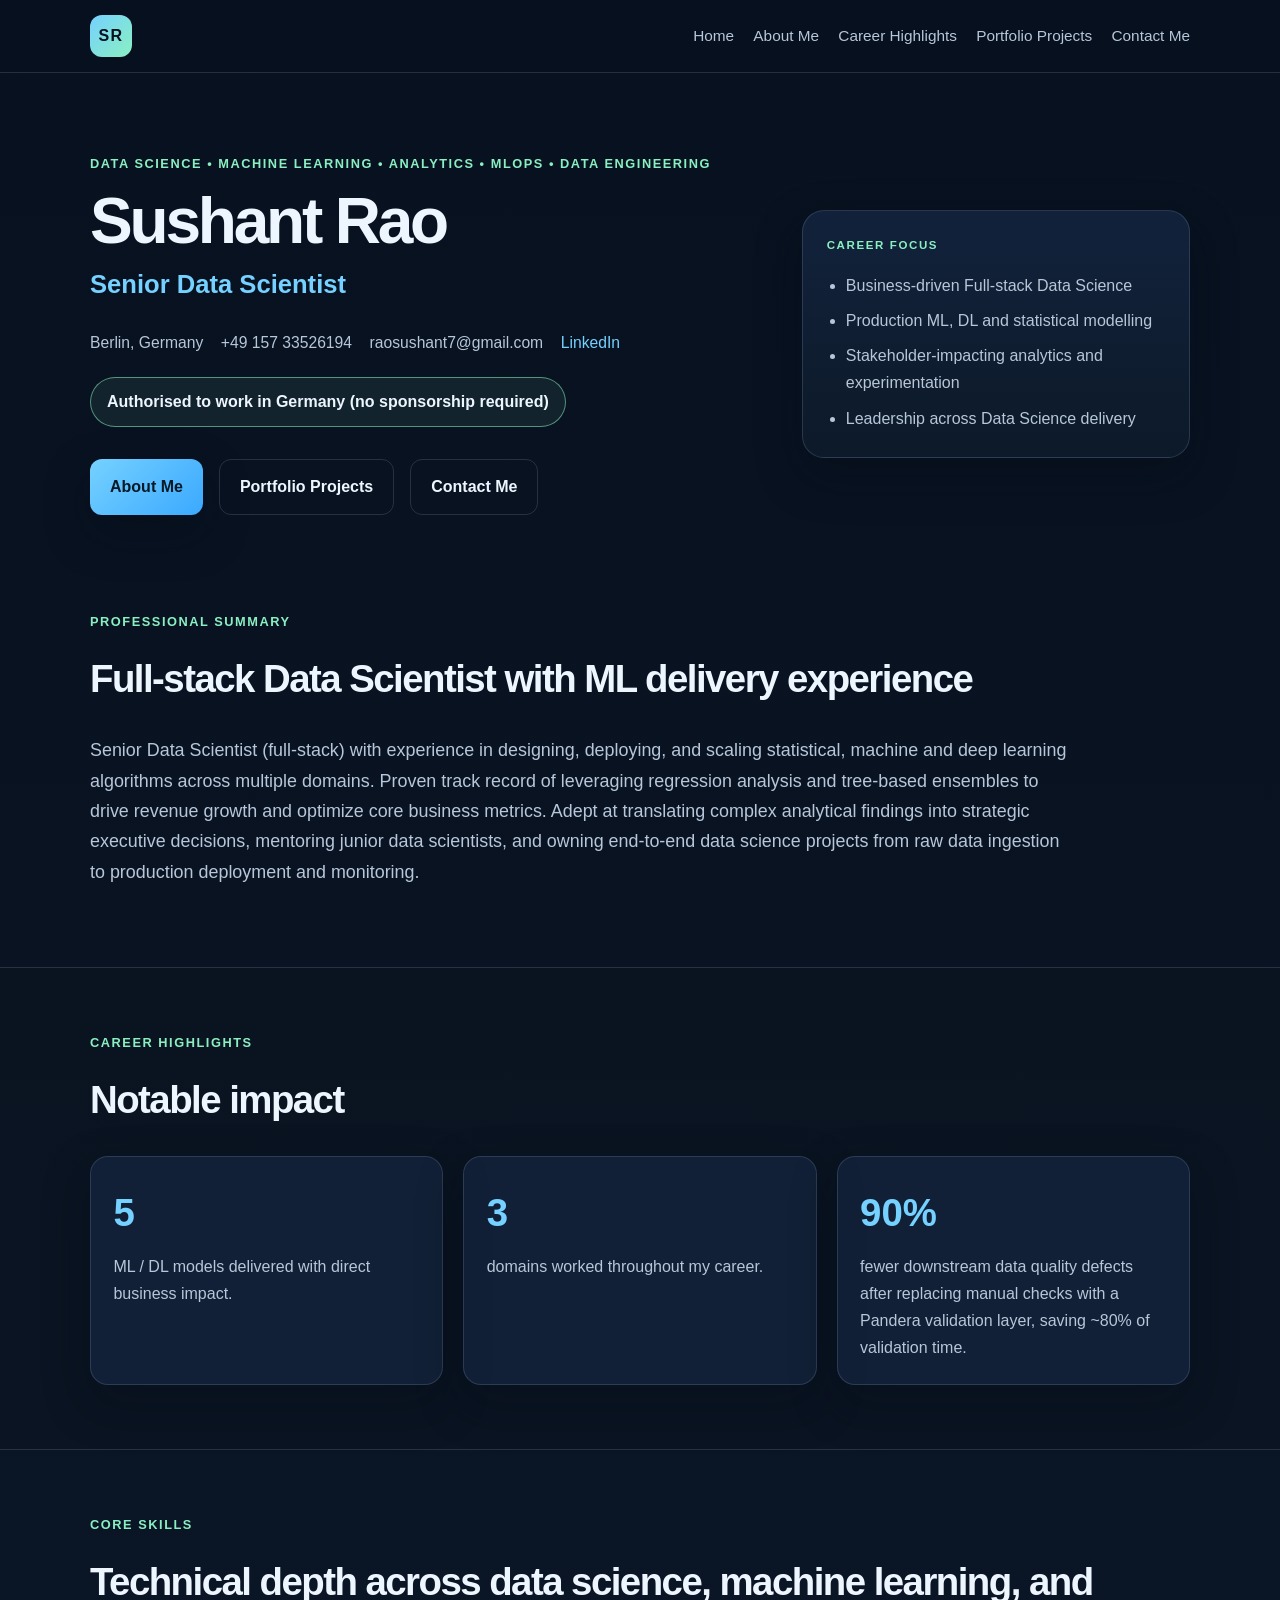
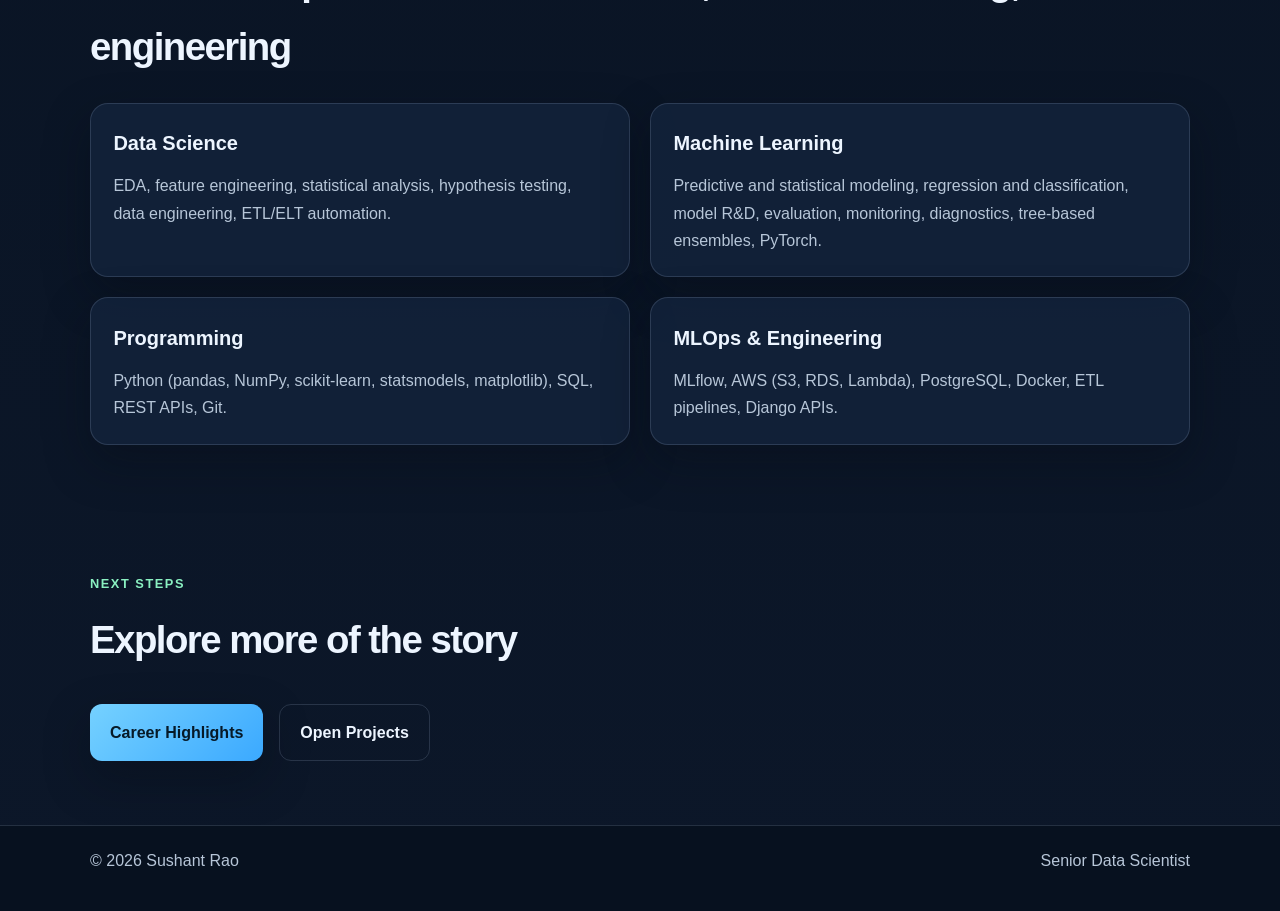
==== index.html @ 6e44edb0 "Main content v2" ====
<!DOCTYPE html>
<html lang="en">
  <head>
    <meta charset="UTF-8" />
    <meta name="viewport" content="width=device-width, initial-scale=1.0" />
    <meta
      name="description"
      content="Sushant Rao - Senior Data Scientist portfolio showcasing machine learning, analytics, MLOps, and production deployment experience."
    />
    <title>Sushant Rao | Senior Data Scientist</title>
    <link rel="stylesheet" href="assets/css/styles.css" />
  </head>
  <body>
    <header class="site-header">
      <div class="container nav-wrap">
        <a href="#top" class="brand">SR</a>
        <nav class="main-nav" aria-label="Main navigation">
          <a href="index.html">Home</a>
          <a href="about.html">About Me</a>
          <a href="career-highlights.html">Career Highlights</a>
          <a href="projects.html">Portfolio Projects</a>
          <a href="contact.html">Contact Me</a>
        </nav>
      </div>
    </header>

    <main id="top">
      <section class="hero">
        <div class="container hero-grid">
          <div>
            <p class="eyebrow">Data Science • Machine Learning • Analytics • MLOps • Data Engineering</p>
            <h1>Sushant Rao</h1>
            <h2>Senior Data Scientist</h2>
            <div class="contact-list" aria-label="Contact information">
              <span>Berlin, Germany</span>
              <span>+49 157 33526194</span>
              <span>raosushant7@gmail.com</span>
              <a href="https://www.linkedin.com/in/sushant-rao/" target="_blank" rel="noreferrer">LinkedIn</a>
            </div>
            <div class="status-pill">Authorised to work in Germany (no sponsorship required)</div>
            <div class="cta-row">
              <a class="button primary" href="about.html">About Me</a>
              <a class="button secondary" href="projects.html">Portfolio Projects</a>
              <a class="button secondary" href="contact.html">Contact Me</a>
            </div>
          </div>
          <div class="hero-panel">
            <div class="panel-card">
              <p class="panel-label">Career Focus</p>
              <ul>
                <li>Business-driven Full-stack Data Science</li>
                <li>Production ML, DL and statistical modelling</li>
                <li>Stakeholder-impacting analytics and experimentation</li>
                <li>Leadership across Data Science delivery</li>
              </ul>
            </div>
          </div>
        </div>
      </section>

      <section id="summary" class="section">
        <div class="container">
          <div class="section-header">
            <p class="eyebrow">Professional Summary</p>
            <h3>Full-stack Data Scientist with ML delivery experience</h3>
          </div>
          <p class="lead">
            Senior Data Scientist (full-stack) with experience in designing, deploying, and scaling statistical,
            machine and deep learning algorithms across multiple domains. Proven track record of leveraging
            regression analysis and tree-based ensembles to drive revenue growth and optimize core business
            metrics. Adept at translating complex analytical findings into strategic executive decisions,
            mentoring junior data scientists, and owning end-to-end data science projects from raw data
            ingestion to production deployment and monitoring.
          </p>
        </div>
      </section>

      <section class="section muted">
        <div class="container">
          <div class="section-header">
            <p class="eyebrow">Career Highlights</p>
            <h3>Notable impact</h3>
          </div>
          <div class="highlights-grid">
            <article class="info-card">
              <strong>5</strong>
              <p>ML / DL models delivered with direct business impact.</p>
            </article>
            <article class="info-card">
              <strong>3</strong>
              <p>domains worked throughout my career.</p>
            </article>
            <article class="info-card">
              <strong>90%</strong>
              <p>fewer downstream data quality defects after replacing manual checks with a Pandera validation layer, saving ~80% of validation time.</p>
            </article>
          </div>
        </div>
      </section>

      <section id="skills" class="section">
        <div class="container">
          <div class="section-header">
            <p class="eyebrow">Core Skills</p>
            <h3>Technical depth across data science, machine learning, and engineering</h3>
          </div>
          <div class="skills-grid">
            <div class="skill-box">
              <h4>Data Science</h4>
              <p>EDA, feature engineering, statistical analysis, hypothesis testing, data engineering, ETL/ELT automation.</p>
            </div>
            <div class="skill-box">
              <h4>Machine Learning</h4>
              <p>Predictive and statistical modeling, regression and classification, model R&D, evaluation, monitoring, diagnostics, tree-based ensembles, PyTorch.</p>
            </div>
            <div class="skill-box">
              <h4>Programming</h4>
              <p>Python (pandas, NumPy, scikit-learn, statsmodels, matplotlib), SQL, REST APIs, Git.</p>
            </div>
            <div class="skill-box">
              <h4>MLOps & Engineering</h4>
              <p>MLflow, AWS (S3, RDS, Lambda), PostgreSQL, Docker, ETL pipelines, Django APIs.</p>
            </div>
          </div>
        </div>
      </section>

      <section class="section">
        <div class="container">
          <div class="section-header">
            <p class="eyebrow">Next Steps</p>
            <h3>Explore more of the story</h3>
          </div>
          <div class="cta-row">
            <a class="button primary" href="career-highlights.html">Career Highlights</a>
            <a class="button secondary" href="projects.html">Open Projects</a>
          </div>
        </div>
      </section>
    </main>

    <footer class="site-footer">
      <div class="container footer-wrap">
        <p>© <span id="year"></span> Sushant Rao</p>
        <p>Senior Data Scientist</p>
      </div>
    </footer>

    <script src="assets/js/script.js"></script>
  </body>
</html>
---- assets/css/styles.css ----
:root {
  --bg: #07111f;
  --bg-soft: #0d1b2a;
  --panel: #10233d;
  --panel-alt: #132b46;
  --card: rgba(19, 35, 61, 0.8);
  --primary: #75d1ff;
  --primary-strong: #3ba9ff;
  --accent: #8af0c1;
  --text: #edf5ff;
  --muted: #b7c6d8;
  --line: rgba(143, 160, 185, 0.22);
  --shadow: 0 18px 45px rgba(5, 12, 20, 0.35);
}

* {
  box-sizing: border-box;
}

html {
  scroll-behavior: smooth;
}

body {
  margin: 0;
  min-height: 100vh;
  display: flex;
  flex-direction: column;
  font-family: -apple-system, BlinkMacSystemFont, "Segoe UI", sans-serif;
  background: linear-gradient(180deg, #07111f 0%, #0c1729 100%);
  color: var(--text);
  line-height: 1.7;
}

main {
  flex: 1;
}

img {
  max-width: 100%;
  display: block;
}

a {
  color: var(--primary);
  text-decoration: none;
}

a:hover {
  text-decoration: underline;
}

p {
  margin: 0 0 1rem;
}

ul {
  margin: 0.5rem 0 1rem 1.2rem;
  padding: 0;
}

li + li {
  margin-top: 0.5rem;
}

.container {
  width: min(1100px, calc(100% - 2rem));
  margin: 0 auto;
}

.site-header {
  position: sticky;
  top: 0;
  z-index: 10;
  backdrop-filter: blur(12px);
  background: rgba(7, 17, 31, 0.8);
  border-bottom: 1px solid var(--line);
}

.nav-wrap {
  display: flex;
  justify-content: space-between;
  align-items: center;
  min-height: 72px;
  gap: 1rem;
}

.brand {
  display: inline-flex;
  align-items: center;
  justify-content: center;
  width: 42px;
  height: 42px;
  border-radius: 12px;
  background: linear-gradient(135deg, var(--primary), var(--accent));
  color: #05111d;
  font-weight: 800;
  letter-spacing: 0.08em;
}

.main-nav {
  display: flex;
  align-items: center;
  gap: 1.2rem;
  flex-wrap: wrap;
}

.main-nav a {
  color: var(--muted);
  font-size: 0.96rem;
  font-weight: 500;
}

.hero {
  padding: 5rem 0 2rem;
}

.hero-grid {
  display: grid;
  grid-template-columns: 1.4fr 0.8fr;
  gap: 2rem;
  align-items: center;
}

.eyebrow {
  margin: 0 0 0.8rem;
  font-size: 0.8rem;
  letter-spacing: 0.12em;
  text-transform: uppercase;
  color: var(--accent);
  font-weight: 700;
}

h1 {
  margin: 0;
  font-size: clamp(2.8rem, 5vw, 5rem);
  line-height: 1.05;
  letter-spacing: -0.05em;
}

h2 {
  margin-top: 0.5rem;
  color: var(--primary);
  font-size: clamp(1.5rem, 2vw, 2.4rem);
  font-weight: 600;
}

.contact-list {
  display: flex;
  flex-wrap: wrap;
  gap: 0.6rem 1.1rem;
  margin-top: 1.5rem;
  color: var(--muted);
  font-size: 0.98rem;
}

.status-pill {
  display: inline-block;
  margin-top: 1.25rem;
  border: 1px solid rgba(138, 240, 193, 0.55);
  border-radius: 999px;
  padding: 0.65rem 1rem;
  background: rgba(138, 240, 193, 0.08);
  color: var(--text);
  font-weight: 600;
}

.cta-row {
  display: flex;
  flex-wrap: wrap;
  gap: 1rem;
  margin-top: 2rem;
}

.button {
  display: inline-flex;
  align-items: center;
  justify-content: center;
  padding: 0.85rem 1.25rem;
  border-radius: 12px;
  font-weight: 700;
  transition: transform 0.2s ease, box-shadow 0.2s ease;
}

.button:hover {
  transform: translateY(-1px);
  text-decoration: none;
}

.button.primary {
  background: linear-gradient(135deg, var(--primary), var(--primary-strong));
  color: #061927;
  box-shadow: var(--shadow);
}

.button.secondary {
  background: transparent;
  border: 1px solid var(--line);
  color: var(--text);
}

.contact-page-grid {
  display: grid;
  grid-template-columns: 1.1fr 1.4fr;
  gap: 1.5rem;
  align-items: start;
}

.contact-card,
.social-card {
  background: var(--card);
  border: 1px solid var(--line);
  border-radius: 18px;
  padding: 1.6rem;
  box-shadow: var(--shadow);
}

.contact-card h4,
.social-card h4 {
  margin-top: 0;
  margin-bottom: 1rem;
  font-size: 1.25rem;
}

.contact-list-vertical {
  display: grid;
  gap: 0.9rem;
}

.contact-item {
  display: flex;
  align-items: center;
  gap: 0.8rem;
  color: var(--muted);
}

.contact-item .icon,
.social-link .icon {
  display: inline-flex;
  align-items: center;
  justify-content: center;
  width: 38px;
  height: 38px;
  border-radius: 12px;
  background: rgba(117, 209, 255, 0.12);
  border: 1px solid rgba(117, 209, 255, 0.22);
  color: var(--primary);
}

.contact-item svg,
.social-link svg {
  width: 18px;
  height: 18px;
  fill: currentColor;
}

.social-links {
  display: grid;
  grid-template-columns: repeat(2, minmax(0, 1fr));
  gap: 1rem;
}

.social-link {
  display: flex;
  align-items: center;
  gap: 0.8rem;
  padding: 0.9rem 1rem;
  background: rgba(13, 27, 42, 0.7);
  border: 1px solid var(--line);
  border-radius: 14px;
  color: var(--text);
  text-decoration: none;
  transition: border-color 0.2s ease, transform 0.2s ease;
}

.social-link:hover {
  text-decoration: none;
  border-color: rgba(117, 209, 255, 0.7);
  transform: translateY(-1px);
}

.social-link .label {
  font-weight: 600;
}

.hero-panel {
  display: flex;
  justify-content: center;
}

.panel-card {
  width: min(100%, 420px);
  background: linear-gradient(180deg, rgba(19, 35, 61, 0.95), rgba(13, 27, 42, 0.9));
  border: 1px solid var(--line);
  border-radius: 22px;
  padding: 1.6rem 1.5rem;
  box-shadow: var(--shadow);
}

.panel-label {
  margin: 0 0 1rem;
  color: var(--accent);
  font-size: 0.72rem;
  text-transform: uppercase;
  letter-spacing: 0.14em;
  font-weight: 700;
}

.panel-card ul {
  margin-bottom: 0;
  color: var(--muted);
}

.section {
  padding: 4rem 0;
}

.muted {
  background: rgba(11, 21, 34, 0.7);
  border-top: 1px solid var(--line);
  border-bottom: 1px solid var(--line);
}

.section-header {
  margin-bottom: 1.5rem;
}

.section-header h3 {
  margin: 0;
  font-size: clamp(1.8rem, 3vw, 2.5rem);
  letter-spacing: -0.04em;
}

.lead {
  font-size: 1.12rem;
  color: var(--muted);
  max-width: 980px;
}

.highlights-grid {
  display: grid;
  grid-template-columns: repeat(3, minmax(0, 1fr));
  gap: 1.25rem;
}

.skills-grid {
  display: grid;
  grid-template-columns: repeat(2, minmax(0, 1fr));
  gap: 1.25rem;
}

.project-grid {
  display: grid;
  grid-template-columns: repeat(3, minmax(0, 1fr));
  gap: 1.25rem;
}

.info-card,
.skill-box,
.project-card,
.education-item {
  background: var(--card);
  border: 1px solid var(--line);
  border-radius: 18px;
  padding: 1.4rem;
  box-shadow: var(--shadow);
}

.info-card strong {
  display: inline-block;
  color: var(--primary);
  font-size: clamp(1.8rem, 3vw, 2.5rem);
  margin-bottom: 0.5rem;
}

.info-card p,
.skill-box p,
.project-card p,
.education-item p,
.education-item span {
  color: var(--muted);
  margin: 0;
}

.timeline {
  position: relative;
  margin-top: 1rem;
}

.timeline::before {
  content: "";
  position: absolute;
  left: 10px;
  top: 0;
  bottom: 0;
  width: 2px;
  background: rgba(117, 209, 255, 0.35);
}

.timeline-item {
  position: relative;
  padding-left: 3rem;
  margin-bottom: 2rem;
}

.timeline-dot {
  position: absolute;
  left: 2px;
  top: 0.55rem;
  width: 18px;
  height: 18px;
  border-radius: 50%;
  background: linear-gradient(135deg, var(--primary), var(--accent));
  border: 4px solid var(--bg);
  box-shadow: 0 0 0 2px rgba(117, 209, 255, 0.18);
}

.timeline-content {
  background: rgba(16, 35, 61, 0.85);
  border: 1px solid var(--line);
  border-radius: 18px;
  padding: 1.4rem 1.5rem;
}

.role-header {
  display: flex;
  flex-wrap: wrap;
  justify-content: space-between;
  align-items: baseline;
  gap: 0.4rem;
  margin-bottom: 0.4rem;
}

.role-header h4 {
  margin: 0;
  font-size: 1.3rem;
}

.role-header span {
  color: var(--primary);
  font-weight: 600;
}

.meta {
  color: var(--muted);
  margin-bottom: 0.8rem;
  font-size: 0.94rem;
}

.timeline-content h5 {
  margin: 1rem 0 0.45rem;
  font-size: 0.95rem;
  letter-spacing: 0.04em;
  text-transform: uppercase;
  color: var(--accent);
}

.project-badge {
  display: inline-block;
  font-size: 0.75rem;
  text-transform: uppercase;
  letter-spacing: 0.08em;
  color: var(--accent);
  background: rgba(138, 240, 193, 0.08);
  border: 1px solid rgba(138, 240, 193, 0.3);
  border-radius: 999px;
  padding: 0.45rem 0.7rem;
  margin-bottom: 0.8rem;
}

.project-card h4,
.skill-box h4,
.education-item h4 {
  margin: 0 0 0.75rem;
  font-size: 1.25rem;
}

.project-card a {
  display: inline-block;
  margin-top: 0.6rem;
  font-weight: 700;
}

.project-notes {
  margin-top: 1.5rem;
  padding: 1.2rem 1.3rem;
  border: 1px solid var(--line);
  border-radius: 16px;
  background: rgba(7, 17, 31, 0.35);
  color: var(--muted);
}

.education-list {
  display: grid;
  grid-template-columns: repeat(2, minmax(0, 1fr));
  gap: 1.2rem;
}

.school span {
  display: block;
  margin-top: 0.5rem;
}

.site-footer {
  border-top: 1px solid var(--line);
  background: rgba(7, 17, 31, 0.9);
}

.footer-wrap {
  display: flex;
  justify-content: space-between;
  gap: 1rem;
  align-items: center;
  padding: 1.3rem 0;
  color: var(--muted);
}

@media (max-width: 850px) {
  .hero-grid,
  .highlights-grid,
  .education-list,
  .skills-grid,
  .project-grid {
    grid-template-columns: 1fr;
  }

  .nav-wrap {
    flex-direction: column;
    padding: 0.8rem 0 1rem;
  }

  .main-nav {
    justify-content: center;
  }
}

@media (max-width: 560px) {
  .site-header {
    position: static;
  }

  .hero {
    padding-top: 3rem;
  }

  .contact-list {
    flex-direction: column;
    gap: 0.35rem;
  }

  .footer-wrap {
    flex-direction: column;
    text-align: center;
  }
}
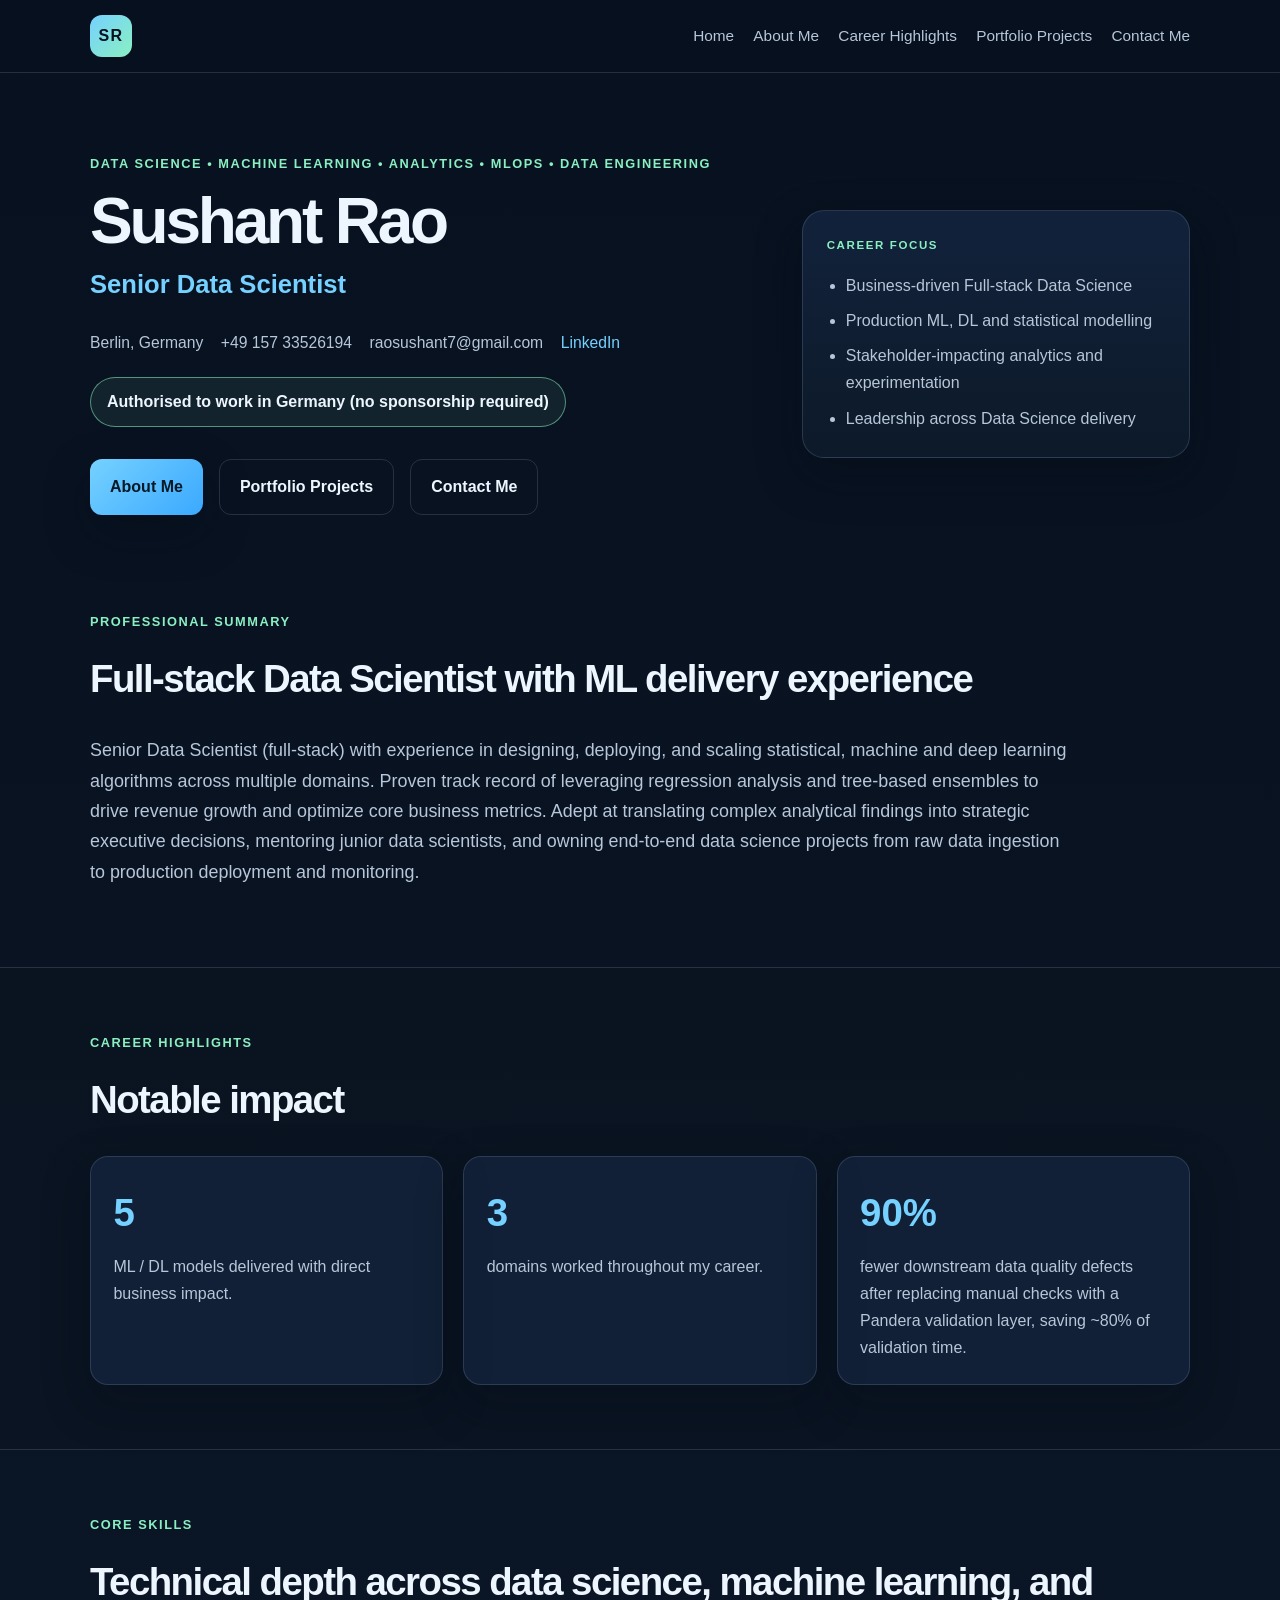
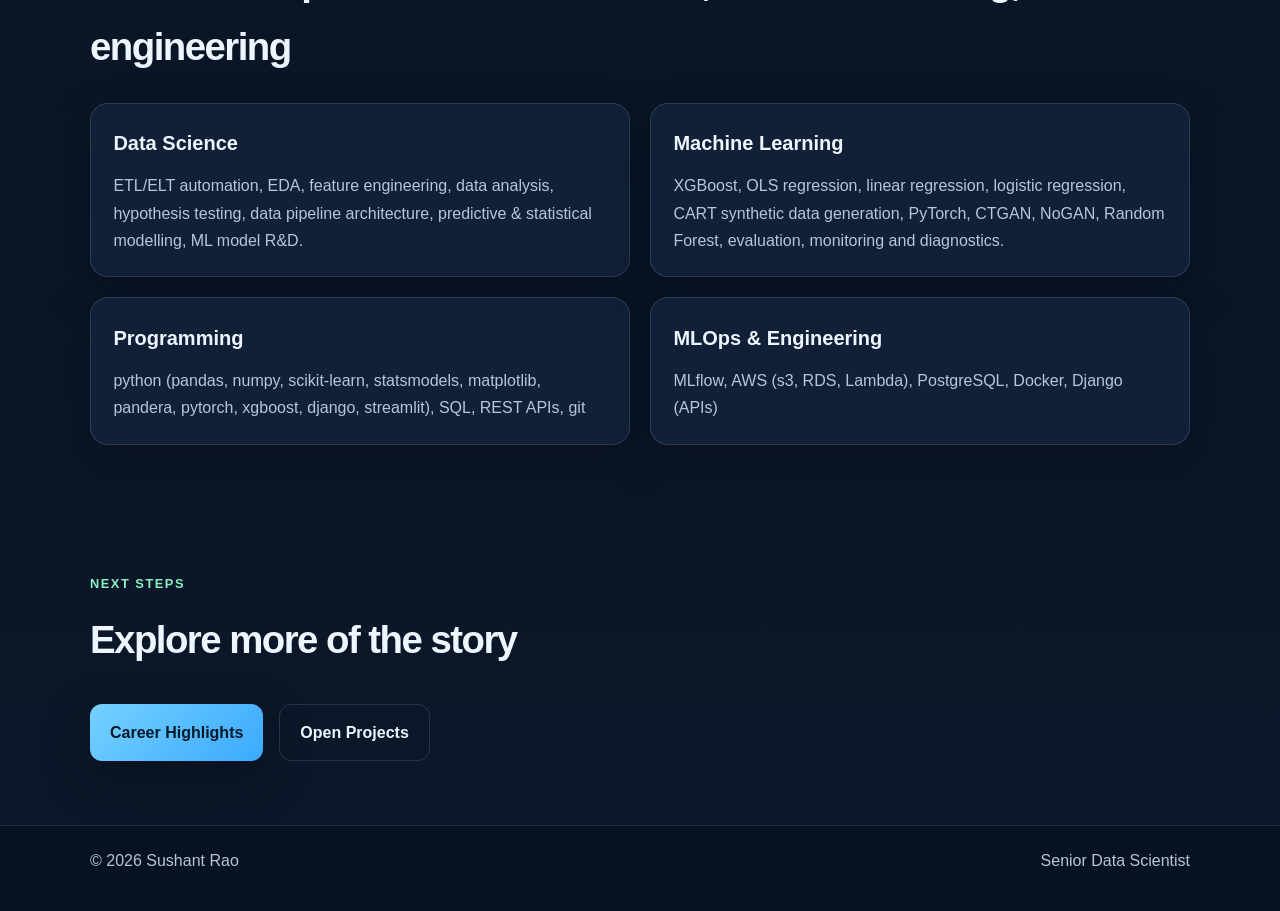
==== commit 5ece5473: "Additions and fixes" ====
--- a/index.html
+++ b/index.html
@@ -107,19 +107,19 @@
           <div class="skills-grid">
             <div class="skill-box">
               <h4>Data Science</h4>
-              <p>EDA, feature engineering, statistical analysis, hypothesis testing, data engineering, ETL/ELT automation.</p>
+              <p>ETL/ELT automation, EDA, feature engineering, data analysis, hypothesis testing, data pipeline architecture, predictive & statistical modelling, ML model R&D.</p>
             </div>
             <div class="skill-box">
               <h4>Machine Learning</h4>
-              <p>Predictive and statistical modeling, regression and classification, model R&D, evaluation, monitoring, diagnostics, tree-based ensembles, PyTorch.</p>
+              <p>XGBoost, OLS regression, linear regression, logistic regression, CART synthetic data generation, PyTorch, CTGAN, NoGAN, Random Forest, evaluation, monitoring and diagnostics.</p>
             </div>
             <div class="skill-box">
               <h4>Programming</h4>
-              <p>Python (pandas, NumPy, scikit-learn, statsmodels, matplotlib), SQL, REST APIs, Git.</p>
+              <p>python (pandas, numpy, scikit-learn, statsmodels, matplotlib, pandera, pytorch, xgboost, django, streamlit), SQL, REST APIs, git</p>
             </div>
             <div class="skill-box">
               <h4>MLOps & Engineering</h4>
-              <p>MLflow, AWS (S3, RDS, Lambda), PostgreSQL, Docker, ETL pipelines, Django APIs.</p>
+              <p>MLflow, AWS (s3, RDS, Lambda), PostgreSQL, Docker, Django (APIs)</p>
             </div>
           </div>
         </div>
